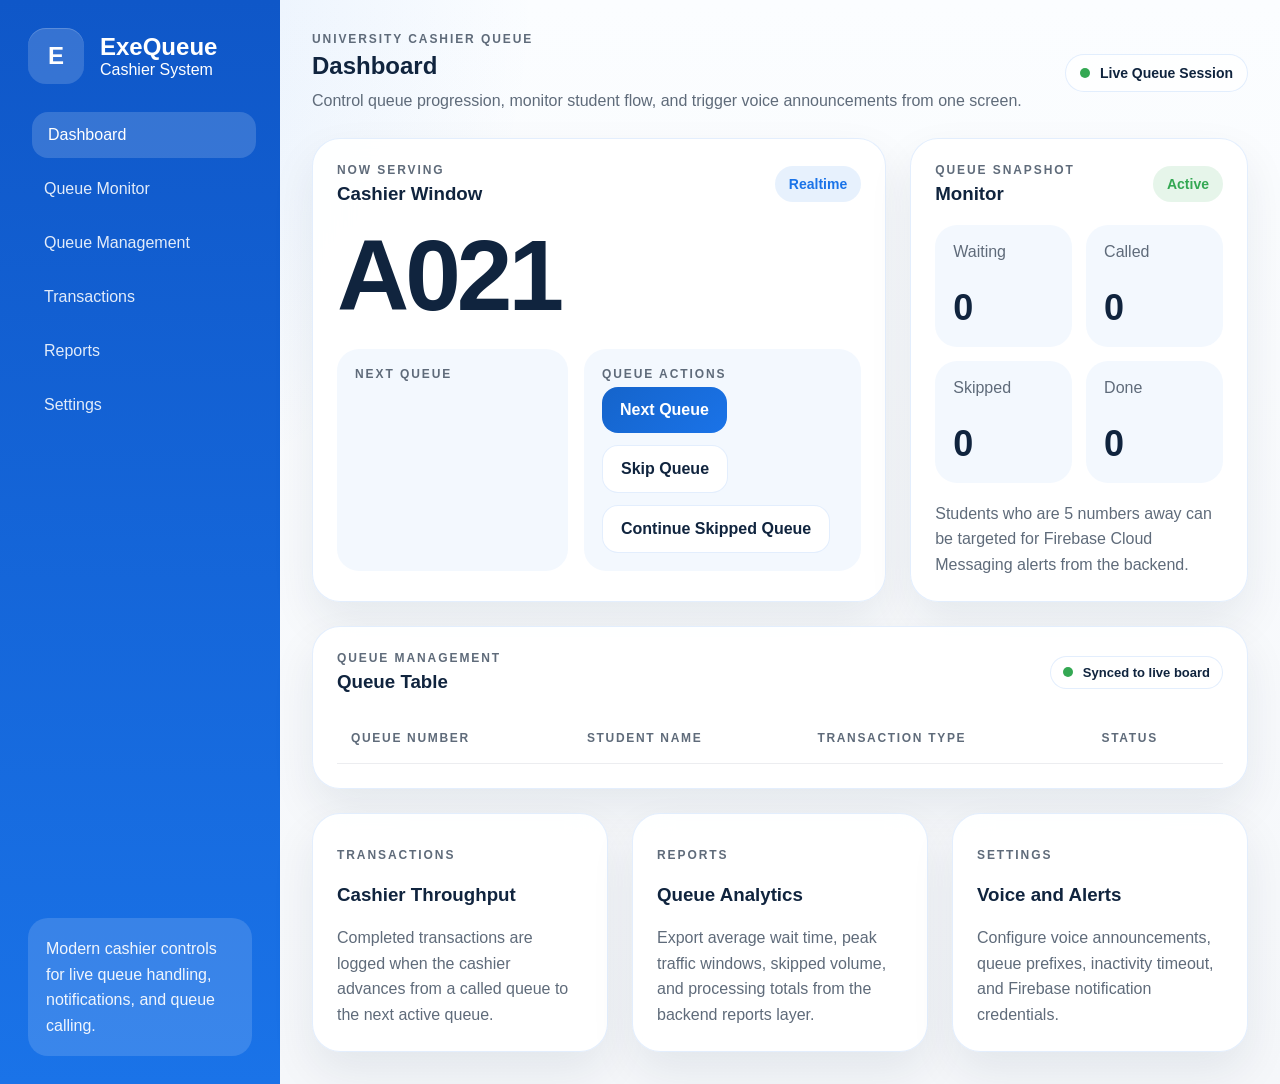
==== web/dashboard.html @ 251895e3 ""Commit"" ====
<!DOCTYPE html>
<html lang="en">
  <head>
    <meta charset="UTF-8" />
    <meta name="viewport" content="width=device-width, initial-scale=1.0" />
    <title>ExeQueue Cashier Dashboard</title>
    <link rel="stylesheet" href="styles.css" />
  </head>
  <body class="app-shell">
    <aside class="sidebar">
      <div class="brand-block">
        <div class="brand-mark">E</div>
        <div>
          <h1>ExeQueue</h1>
          <p>Cashier System</p>
        </div>
      </div>

      <nav class="nav-list">
        <a class="nav-item active" href="#dashboard">Dashboard</a>
        <a class="nav-item" href="#queue-monitor">Queue Monitor</a>
        <a class="nav-item" href="#queue-management">Queue Management</a>
        <a class="nav-item" href="#transactions">Transactions</a>
        <a class="nav-item" href="#reports">Reports</a>
        <a class="nav-item" href="#settings">Settings</a>
      </nav>

      <div class="sidebar-note">
        Modern cashier controls for live queue handling, notifications, and
        queue calling.
      </div>
    </aside>

    <main class="main-content">
      <section id="dashboard" class="section-heading">
        <div>
          <p class="eyebrow">University Cashier Queue</p>
          <h2>Dashboard</h2>
          <p class="section-copy">
            Control queue progression, monitor student flow, and trigger voice
            announcements from one screen.
          </p>
        </div>
        <div class="live-chip">
          <span class="live-dot"></span>
          Live Queue Session
        </div>
      </section>

      <section class="hero-grid">
        <article class="card hero-card">
          <div class="card-header">
            <div>
              <p class="eyebrow">Now Serving</p>
              <h3>Cashier Window</h3>
            </div>
            <span class="pill pill-blue">Realtime</span>
          </div>

          <div class="hero-number" id="dashboardNowServing">A021</div>

          <div class="hero-subgrid">
            <div class="subpanel">
              <p class="eyebrow">Next Queue</p>
              <div id="dashboardNextQueue" class="queue-pills"></div>
            </div>
            <div class="subpanel">
              <p class="eyebrow">Queue Actions</p>
              <div class="action-row">
                <button id="nextQueueButton" class="primary-btn">
                  Next Queue
                </button>
                <button id="skipQueueButton" class="secondary-btn">
                  Skip Queue
                </button>
                <button id="continueSkippedButton" class="secondary-btn">
                  Continue Skipped Queue
                </button>
              </div>
            </div>
          </div>
        </article>

        <article id="queue-monitor" class="card metrics-card">
          <div class="card-header">
            <div>
              <p class="eyebrow">Queue Snapshot</p>
              <h3>Monitor</h3>
            </div>
            <span class="pill pill-green">Active</span>
          </div>

          <div class="metric-grid">
            <div class="metric-tile">
              <span>Waiting</span>
              <strong id="waitingCount">0</strong>
            </div>
            <div class="metric-tile">
              <span>Called</span>
              <strong id="calledCount">0</strong>
            </div>
            <div class="metric-tile">
              <span>Skipped</span>
              <strong id="skippedCount">0</strong>
            </div>
            <div class="metric-tile">
              <span>Done</span>
              <strong id="doneCount">0</strong>
            </div>
          </div>

          <div class="monitor-copy">
            Students who are 5 numbers away can be targeted for Firebase Cloud
            Messaging alerts from the backend.
          </div>
        </article>
      </section>

      <section id="queue-management" class="card table-card">
        <div class="card-header">
          <div>
            <p class="eyebrow">Queue Management</p>
            <h3>Queue Table</h3>
          </div>
          <span class="live-chip small">
            <span class="live-dot"></span>
            Synced to live board
          </span>
        </div>

        <div class="table-wrap">
          <table class="queue-table">
            <thead>
              <tr>
                <th>Queue Number</th>
                <th>Student Name</th>
                <th>Transaction Type</th>
                <th>Status</th>
              </tr>
            </thead>
            <tbody id="queueTableBody"></tbody>
          </table>
        </div>
      </section>

      <section class="secondary-grid">
        <article id="transactions" class="card secondary-card">
          <p class="eyebrow">Transactions</p>
          <h3>Cashier Throughput</h3>
          <p>
            Completed transactions are logged when the cashier advances from a
            called queue to the next active queue.
          </p>
        </article>

        <article id="reports" class="card secondary-card">
          <p class="eyebrow">Reports</p>
          <h3>Queue Analytics</h3>
          <p>
            Export average wait time, peak traffic windows, skipped volume, and
            processing totals from the backend reports layer.
          </p>
        </article>

        <article id="settings" class="card secondary-card">
          <p class="eyebrow">Settings</p>
          <h3>Voice and Alerts</h3>
          <p>
            Configure voice announcements, queue prefixes, inactivity timeout,
            and Firebase notification credentials.
          </p>
        </article>
      </section>
    </main>

    <script src="script.js"></script>
  </body>
</html>
---- web/styles.css ----
:root {
  --primary: #1a73e8;
  --accent: #34a853;
  --background: #f5f7fa;
  --surface: rgba(255, 255, 255, 0.92);
  --surface-solid: #ffffff;
  --text: #10243e;
  --muted: #5f6b7a;
  --border: rgba(26, 115, 232, 0.12);
  --shadow: 0 20px 45px rgba(16, 36, 62, 0.08);
  --radius-xl: 28px;
  --radius-lg: 22px;
  --radius-md: 18px;
}

* {
  box-sizing: border-box;
}

html {
  scroll-behavior: smooth;
}

body {
  margin: 0;
  font-family: Roboto, 'Segoe UI', sans-serif;
  color: var(--text);
  background:
    radial-gradient(circle at top left, rgba(26, 115, 232, 0.12), transparent 32%),
    linear-gradient(180deg, #fbfdff 0%, var(--background) 100%);
}

a {
  color: inherit;
  text-decoration: none;
}

.app-shell {
  min-height: 100vh;
  display: grid;
  grid-template-columns: 280px 1fr;
}

.sidebar {
  padding: 28px;
  background: linear-gradient(180deg, #0f57c8 0%, #1a73e8 100%);
  color: #ffffff;
  display: flex;
  flex-direction: column;
  gap: 28px;
}

.brand-block {
  display: flex;
  align-items: center;
  gap: 16px;
}

.brand-block h1,
.brand-block p {
  margin: 0;
}

.brand-mark {
  width: 56px;
  height: 56px;
  border-radius: 18px;
  display: grid;
  place-items: center;
  background: rgba(255, 255, 255, 0.16);
  font-size: 24px;
  font-weight: 800;
  box-shadow: inset 0 1px 0 rgba(255, 255, 255, 0.18);
}

.nav-list {
  display: grid;
  gap: 8px;
}

.nav-item {
  padding: 14px 16px;
  border-radius: 16px;
  color: rgba(255, 255, 255, 0.88);
  transition: transform 0.2s ease, background 0.2s ease;
}

.nav-item:hover,
.nav-item.active {
  background: rgba(255, 255, 255, 0.16);
  color: #ffffff;
  transform: translateX(4px);
}

.sidebar-note {
  margin-top: auto;
  padding: 18px;
  border-radius: 20px;
  background: rgba(255, 255, 255, 0.14);
  color: rgba(255, 255, 255, 0.92);
  line-height: 1.6;
}

.main-content {
  padding: 32px;
  display: grid;
  gap: 24px;
}

.section-heading,
.card-header,
.token-row,
.current-queue-card,
.action-row,
.live-chip {
  display: flex;
  align-items: center;
}

.section-heading {
  justify-content: space-between;
  gap: 18px;
}

.section-heading h2,
.card-header h3,
.board-header h1,
.qr-card h1 {
  margin: 0;
}

.section-copy,
.lead-copy,
.secondary-card p,
.monitor-copy {
  margin: 8px 0 0;
  color: var(--muted);
  line-height: 1.6;
}

.eyebrow {
  margin: 0 0 6px;
  font-size: 12px;
  font-weight: 700;
  letter-spacing: 0.16em;
  text-transform: uppercase;
  color: var(--muted);
}

.hero-grid,
.secondary-grid {
  display: grid;
  gap: 24px;
}

.hero-grid {
  grid-template-columns: 1.7fr 1fr;
}

.secondary-grid {
  grid-template-columns: repeat(3, minmax(0, 1fr));
}

.card,
.board-panel {
  background: var(--surface);
  border: 1px solid var(--border);
  border-radius: var(--radius-xl);
  box-shadow: var(--shadow);
  backdrop-filter: blur(18px);
}

.card {
  padding: 24px;
}

.card-header {
  justify-content: space-between;
  gap: 12px;
  margin-bottom: 20px;
}

.pill,
.live-chip {
  padding: 10px 14px;
  border-radius: 999px;
  font-size: 14px;
  font-weight: 600;
}

.pill-blue {
  color: var(--primary);
  background: rgba(26, 115, 232, 0.1);
}

.pill-green {
  color: var(--accent);
  background: rgba(52, 168, 83, 0.12);
}

.live-chip {
  gap: 10px;
  color: var(--text);
  background: rgba(255, 255, 255, 0.72);
  border: 1px solid var(--border);
}

.live-chip.small {
  font-size: 13px;
  padding: 8px 12px;
}

.live-dot {
  width: 10px;
  height: 10px;
  border-radius: 50%;
  background: var(--accent);
  box-shadow: 0 0 0 0 rgba(52, 168, 83, 0.5);
  animation: pulse 1.6s infinite;
}

.hero-number,
.board-number {
  font-size: clamp(56px, 10vw, 100px);
  line-height: 1;
  font-weight: 800;
  letter-spacing: -0.04em;
  margin-bottom: 24px;
}

.hero-subgrid {
  display: grid;
  grid-template-columns: 1fr 1.2fr;
  gap: 16px;
}

.subpanel,
.metric-tile,
.current-queue-card {
  padding: 18px;
  border-radius: var(--radius-lg);
  background: rgba(26, 115, 232, 0.05);
}

.queue-pills,
.action-row,
.board-next-list {
  display: flex;
  flex-wrap: wrap;
  gap: 12px;
}

.queue-pill,
.board-queue-pill {
  padding: 14px 18px;
  border-radius: 18px;
  background: var(--surface-solid);
  border: 1px solid var(--border);
  font-weight: 700;
  font-size: 22px;
  box-shadow: inset 0 1px 0 rgba(255, 255, 255, 0.7);
}

.primary-btn,
.secondary-btn {
  border: 0;
  border-radius: 16px;
  padding: 14px 18px;
  font: inherit;
  font-weight: 700;
  cursor: pointer;
  transition: transform 0.2s ease, box-shadow 0.2s ease;
}

.primary-btn:hover,
.secondary-btn:hover {
  transform: translateY(-1px);
  box-shadow: 0 12px 24px rgba(16, 36, 62, 0.12);
}

.primary-btn {
  color: #ffffff;
  background: linear-gradient(135deg, #1564cb 0%, var(--primary) 100%);
}

.secondary-btn {
  color: var(--text);
  background: #ffffff;
  border: 1px solid var(--border);
}

.metrics-card {
  display: flex;
  flex-direction: column;
}

.metric-grid {
  display: grid;
  grid-template-columns: repeat(2, minmax(0, 1fr));
  gap: 14px;
}

.metric-tile {
  min-height: 122px;
  display: flex;
  flex-direction: column;
  justify-content: space-between;
}

.metric-tile span {
  color: var(--muted);
}

.metric-tile strong {
  font-size: 36px;
}

.monitor-copy {
  margin-top: 18px;
}

.table-wrap {
  overflow-x: auto;
}

.queue-table {
  width: 100%;
  border-collapse: collapse;
}

.queue-table th,
.queue-table td {
  padding: 18px 14px;
  text-align: left;
  border-bottom: 1px solid rgba(16, 36, 62, 0.08);
}

.queue-table th {
  color: var(--muted);
  font-size: 12px;
  letter-spacing: 0.14em;
  text-transform: uppercase;
}

.status-tag {
  display: inline-flex;
  align-items: center;
  justify-content: center;
  min-width: 96px;
  padding: 10px 14px;
  border-radius: 999px;
  font-size: 13px;
  font-weight: 700;
}

.status-waiting {
  color: var(--primary);
  background: rgba(26, 115, 232, 0.1);
}

.status-called {
  color: var(--accent);
  background: rgba(52, 168, 83, 0.12);
}

.status-skipped {
  color: #f57c00;
  background: rgba(245, 124, 0, 0.12);
}

.status-done {
  color: var(--muted);
  background: rgba(95, 107, 122, 0.12);
}

.secondary-card {
  min-height: 200px;
}

.display-body {
  min-height: 100vh;
  display: grid;
  place-items: center;
  padding: 24px;
}

.display-shell {
  width: min(780px, 100%);
}

.qr-card {
  text-align: center;
  padding: 42px 32px;
}

.qr-frame {
  margin: 30px auto 24px;
  width: min(100%, 420px);
  aspect-ratio: 1;
  border-radius: 32px;
  display: grid;
  place-items: center;
  background: linear-gradient(180deg, #ffffff 0%, #eef4ff 100%);
  box-shadow: inset 0 1px 0 rgba(255, 255, 255, 0.7);
}

.qr-frame canvas {
  width: min(100%, 360px);
  height: auto;
  border-radius: 24px;
  background: #ffffff;
}

.token-row,
.current-queue-card {
  justify-content: space-between;
  gap: 16px;
  margin-top: 18px;
}

.current-queue-card strong {
  font-size: 44px;
  color: var(--primary);
}

.footnote {
  margin-top: 18px;
  color: var(--muted);
}

.board-theme {
  background:
    radial-gradient(circle at top center, rgba(52, 168, 83, 0.12), transparent 30%),
    linear-gradient(180deg, #f8fbff 0%, #edf3fb 100%);
}

.board-shell {
  width: min(1220px, 100%);
  display: grid;
  gap: 28px;
}

.board-header,
.board-footer {
  text-align: center;
}

.board-header {
  display: flex;
  justify-content: space-between;
  align-items: center;
  gap: 18px;
}

.board-grid {
  display: grid;
  grid-template-columns: 1.3fr 1fr;
  gap: 24px;
}

.board-panel {
  padding: 40px;
}

.board-now {
  background: linear-gradient(135deg, rgba(26, 115, 232, 0.14), #ffffff);
}

.board-next-list {
  margin-top: 24px;
}

.board-queue-pill {
  font-size: clamp(28px, 5vw, 40px);
  min-width: 140px;
  justify-content: center;
}

.board-footer {
  font-size: 24px;
  font-weight: 500;
  color: var(--muted);
}

@keyframes pulse {
  0% {
    box-shadow: 0 0 0 0 rgba(52, 168, 83, 0.5);
  }

  70% {
    box-shadow: 0 0 0 14px rgba(52, 168, 83, 0);
  }

  100% {
    box-shadow: 0 0 0 0 rgba(52, 168, 83, 0);
  }
}

@media (max-width: 1080px) {
  .app-shell {
    grid-template-columns: 1fr;
  }

  .sidebar {
    gap: 18px;
  }

  .hero-grid,
  .board-grid,
  .secondary-grid,
  .hero-subgrid {
    grid-template-columns: 1fr;
  }

  .section-heading,
  .board-header {
    flex-direction: column;
    align-items: flex-start;
  }
}

@media (max-width: 720px) {
  .main-content,
  .sidebar,
  .card,
  .board-panel {
    padding: 20px;
  }

  .action-row {
    flex-direction: column;
  }

  .metric-grid {
    grid-template-columns: 1fr;
  }

  .queue-table th,
  .queue-table td {
    padding: 14px 10px;
  }

  .current-queue-card strong {
    font-size: 34px;
  }
}
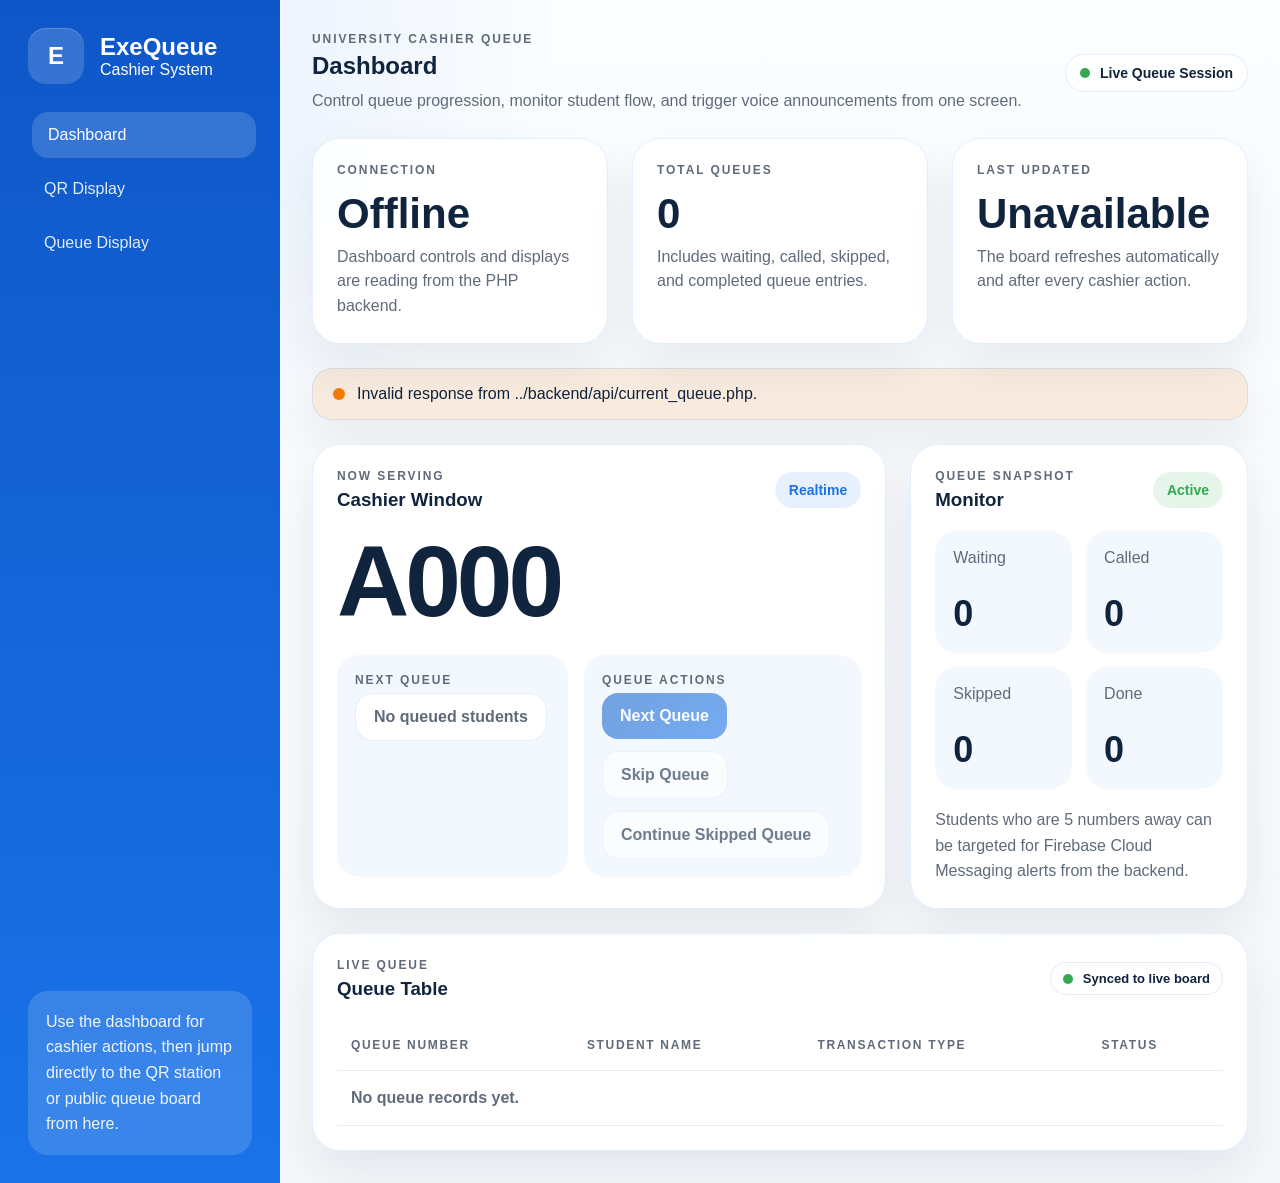
==== commit 4a90360c: ""Fixing"" ====
--- a/web/dashboard.html
+++ b/web/dashboard.html
@@ -18,16 +18,13 @@
 
       <nav class="nav-list">
         <a class="nav-item active" href="#dashboard">Dashboard</a>
-        <a class="nav-item" href="#queue-monitor">Queue Monitor</a>
-        <a class="nav-item" href="#queue-management">Queue Management</a>
-        <a class="nav-item" href="#transactions">Transactions</a>
-        <a class="nav-item" href="#reports">Reports</a>
-        <a class="nav-item" href="#settings">Settings</a>
+        <a class="nav-item" href="qr-display.html">QR Display</a>
+        <a class="nav-item" href="queue-display.html">Queue Display</a>
       </nav>
 
       <div class="sidebar-note">
-        Modern cashier controls for live queue handling, notifications, and
-        queue calling.
+        Use the dashboard for cashier actions, then jump directly to the QR
+        station or public queue board from here.
       </div>
     </aside>
 
@@ -47,6 +44,44 @@
         </div>
       </section>
 
+      <section class="overview-grid">
+        <article class="card overview-card">
+          <p class="eyebrow">Connection</p>
+          <strong id="dashboardConnectionStatus" class="overview-value">
+            Connecting
+          </strong>
+          <p class="overview-copy">
+            Dashboard controls and displays are reading from the PHP backend.
+          </p>
+        </article>
+
+        <article class="card overview-card">
+          <p class="eyebrow">Total Queues</p>
+          <strong id="dashboardTotalQueues" class="overview-value">0</strong>
+          <p class="overview-copy">
+            Includes waiting, called, skipped, and completed queue entries.
+          </p>
+        </article>
+
+        <article class="card overview-card">
+          <p class="eyebrow">Last Updated</p>
+          <strong id="dashboardLastUpdated" class="overview-value">
+            Waiting
+          </strong>
+          <p class="overview-copy">
+            The board refreshes automatically and after every cashier action.
+          </p>
+        </article>
+      </section>
+
+      <section
+        id="dashboardMessage"
+        class="status-banner status-banner-info"
+        aria-live="polite"
+      >
+        Loading live queue data...
+      </section>
+
       <section class="hero-grid">
         <article class="card hero-card">
           <div class="card-header">
@@ -57,7 +92,7 @@
             <span class="pill pill-blue">Realtime</span>
           </div>
 
-          <div class="hero-number" id="dashboardNowServing">A021</div>
+          <div class="hero-number" id="dashboardNowServing">A000</div>
 
           <div class="hero-subgrid">
             <div class="subpanel">
@@ -81,7 +116,7 @@
           </div>
         </article>
 
-        <article id="queue-monitor" class="card metrics-card">
+        <article class="card metrics-card">
           <div class="card-header">
             <div>
               <p class="eyebrow">Queue Snapshot</p>
@@ -116,10 +151,10 @@
         </article>
       </section>
 
-      <section id="queue-management" class="card table-card">
+      <section class="card table-card">
         <div class="card-header">
           <div>
-            <p class="eyebrow">Queue Management</p>
+            <p class="eyebrow">Live Queue</p>
             <h3>Queue Table</h3>
           </div>
           <span class="live-chip small">
@@ -138,39 +173,17 @@
                 <th>Status</th>
               </tr>
             </thead>
-            <tbody id="queueTableBody"></tbody>
+            <tbody id="queueTableBody">
+              <tr>
+                <td colspan="4" class="empty-table-cell">
+                  No queue records yet.
+                </td>
+              </tr>
+            </tbody>
           </table>
         </div>
       </section>
 
-      <section class="secondary-grid">
-        <article id="transactions" class="card secondary-card">
-          <p class="eyebrow">Transactions</p>
-          <h3>Cashier Throughput</h3>
-          <p>
-            Completed transactions are logged when the cashier advances from a
-            called queue to the next active queue.
-          </p>
-        </article>
-
-        <article id="reports" class="card secondary-card">
-          <p class="eyebrow">Reports</p>
-          <h3>Queue Analytics</h3>
-          <p>
-            Export average wait time, peak traffic windows, skipped volume, and
-            processing totals from the backend reports layer.
-          </p>
-        </article>
-
-        <article id="settings" class="card secondary-card">
-          <p class="eyebrow">Settings</p>
-          <h3>Voice and Alerts</h3>
-          <p>
-            Configure voice announcements, queue prefixes, inactivity timeout,
-            and Firebase notification credentials.
-          </p>
-        </article>
-      </section>
     </main>
 
     <script src="script.js"></script>
--- a/web/styles.css
+++ b/web/styles.css
@@ -148,9 +148,14 @@
 }
 
 .hero-grid,
+.overview-grid,
 .secondary-grid {
   display: grid;
   gap: 24px;
+}
+
+.overview-grid {
+  grid-template-columns: repeat(3, minmax(0, 1fr));
 }
 
 .hero-grid {
@@ -172,6 +177,24 @@
 
 .card {
   padding: 24px;
+}
+
+.overview-card {
+  min-height: 156px;
+  display: flex;
+  flex-direction: column;
+  gap: 10px;
+}
+
+.overview-value {
+  font-size: clamp(28px, 5vw, 42px);
+  line-height: 1;
+}
+
+.overview-copy {
+  margin: 0;
+  color: var(--muted);
+  line-height: 1.55;
 }
 
 .card-header {
@@ -261,6 +284,13 @@
   box-shadow: inset 0 1px 0 rgba(255, 255, 255, 0.7);
 }
 
+.queue-pill-empty,
+.board-queue-pill-empty {
+  font-size: 16px;
+  font-weight: 600;
+  color: var(--muted);
+}
+
 .primary-btn,
 .secondary-btn {
   border: 0;
@@ -319,6 +349,58 @@
   margin-top: 18px;
 }
 
+.status-banner {
+  display: flex;
+  align-items: center;
+  gap: 12px;
+  padding: 16px 20px;
+  border-radius: 20px;
+  border: 1px solid var(--border);
+  box-shadow: var(--shadow);
+}
+
+.status-banner::before {
+  content: '';
+  width: 12px;
+  height: 12px;
+  flex: 0 0 auto;
+  border-radius: 999px;
+}
+
+.status-banner-info {
+  background: rgba(26, 115, 232, 0.08);
+  color: var(--text);
+}
+
+.status-banner-info::before {
+  background: var(--primary);
+}
+
+.status-banner-success {
+  background: rgba(52, 168, 83, 0.1);
+}
+
+.status-banner-success::before {
+  background: var(--accent);
+}
+
+.status-banner-error {
+  background: rgba(245, 124, 0, 0.12);
+}
+
+.status-banner-error::before {
+  background: #f57c00;
+}
+
+.compact-banner {
+  width: min(100%, 520px);
+  margin: 0 auto 24px;
+}
+
+.centered-banner {
+  justify-self: center;
+}
+
 .table-wrap {
   overflow-x: auto;
 }
@@ -340,6 +422,12 @@
   font-size: 12px;
   letter-spacing: 0.14em;
   text-transform: uppercase;
+}
+
+.empty-table-cell {
+  text-align: center;
+  color: var(--muted);
+  font-weight: 600;
 }
 
 .status-tag {
@@ -411,6 +499,13 @@
   background: #ffffff;
 }
 
+.qr-frame img {
+  width: min(100%, 360px);
+  height: auto;
+  border-radius: 24px;
+  background: #ffffff;
+}
+
 .token-row,
 .current-queue-card {
   justify-content: space-between;
@@ -482,6 +577,18 @@
   color: var(--muted);
 }
 
+.primary-btn:disabled,
+.secondary-btn:disabled {
+  cursor: not-allowed;
+  transform: none;
+  box-shadow: none;
+  opacity: 0.58;
+}
+
+[hidden] {
+  display: none !important;
+}
+
 @keyframes pulse {
   0% {
     box-shadow: 0 0 0 0 rgba(52, 168, 83, 0.5);
@@ -506,6 +613,7 @@
   }
 
   .hero-grid,
+  .overview-grid,
   .board-grid,
   .secondary-grid,
   .hero-subgrid {
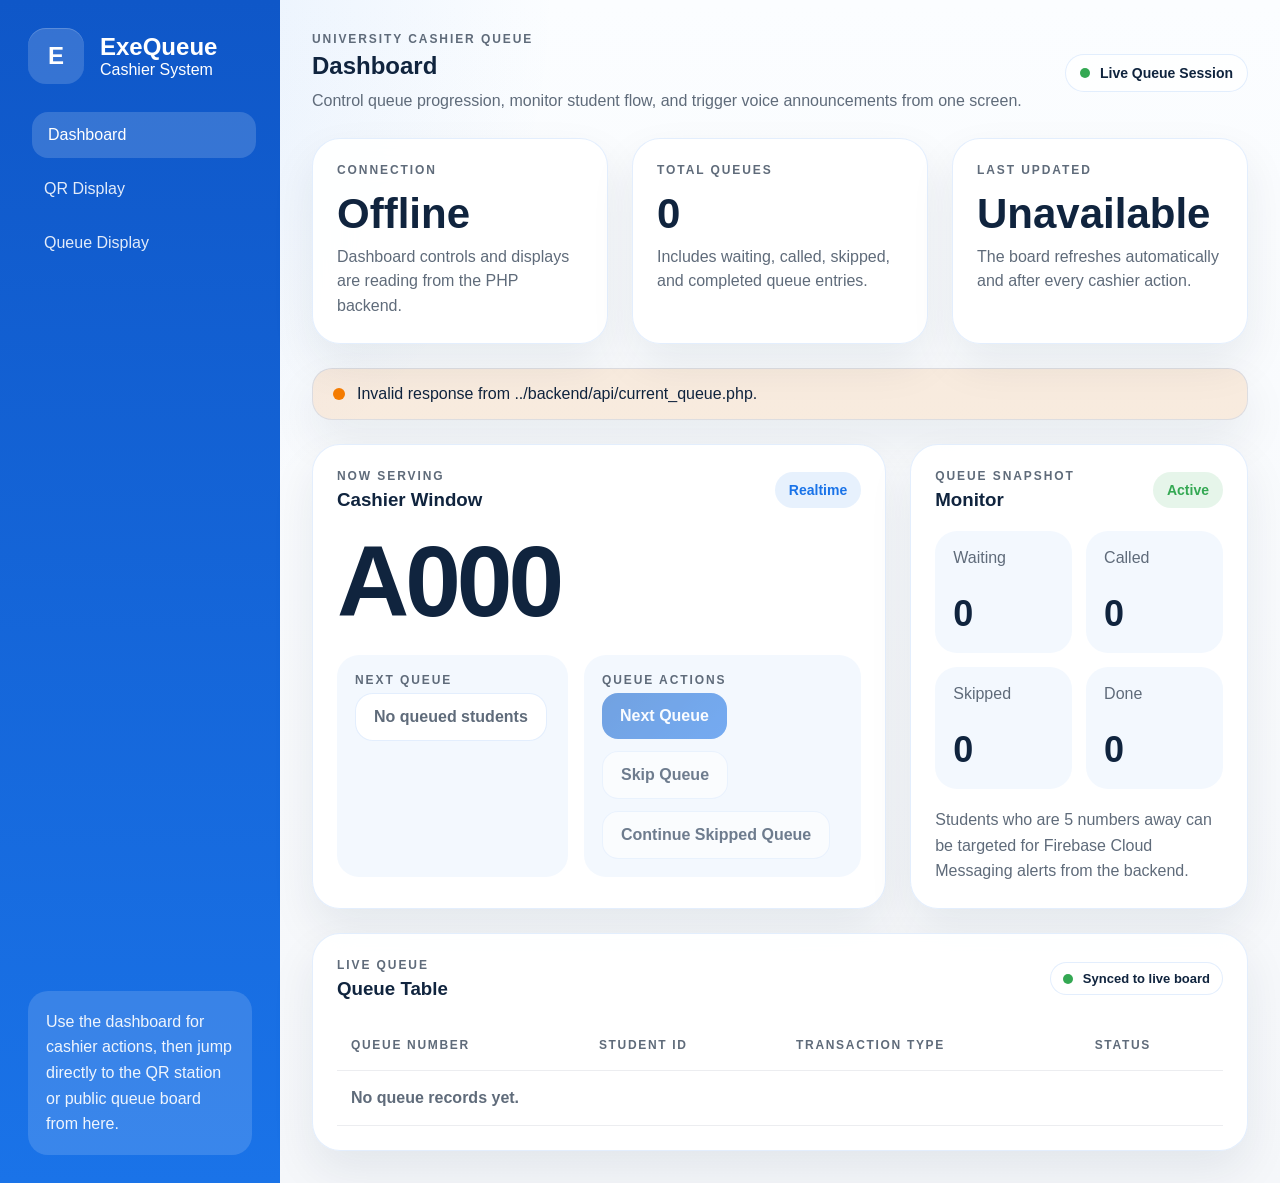
==== commit d029654e: ""Changes"" ====
--- a/web/dashboard.html
+++ b/web/dashboard.html
@@ -168,7 +168,7 @@
             <thead>
               <tr>
                 <th>Queue Number</th>
-                <th>Student Name</th>
+                <th>Student ID</th>
                 <th>Transaction Type</th>
                 <th>Status</th>
               </tr>
--- a/web/styles.css
+++ b/web/styles.css
@@ -384,6 +384,15 @@
   background: var(--accent);
 }
 
+.status-banner-warning {
+  background: rgba(245, 124, 0, 0.12);
+  color: #8a4b00;
+}
+
+.status-banner-warning::before {
+  background: #f57c00;
+}
+
 .status-banner-error {
   background: rgba(245, 124, 0, 0.12);
 }
@@ -513,6 +522,12 @@
   margin-top: 18px;
 }
 
+.token-row strong {
+  max-width: 65%;
+  text-align: right;
+  overflow-wrap: anywhere;
+}
+
 .current-queue-card strong {
   font-size: 44px;
   color: var(--primary);
